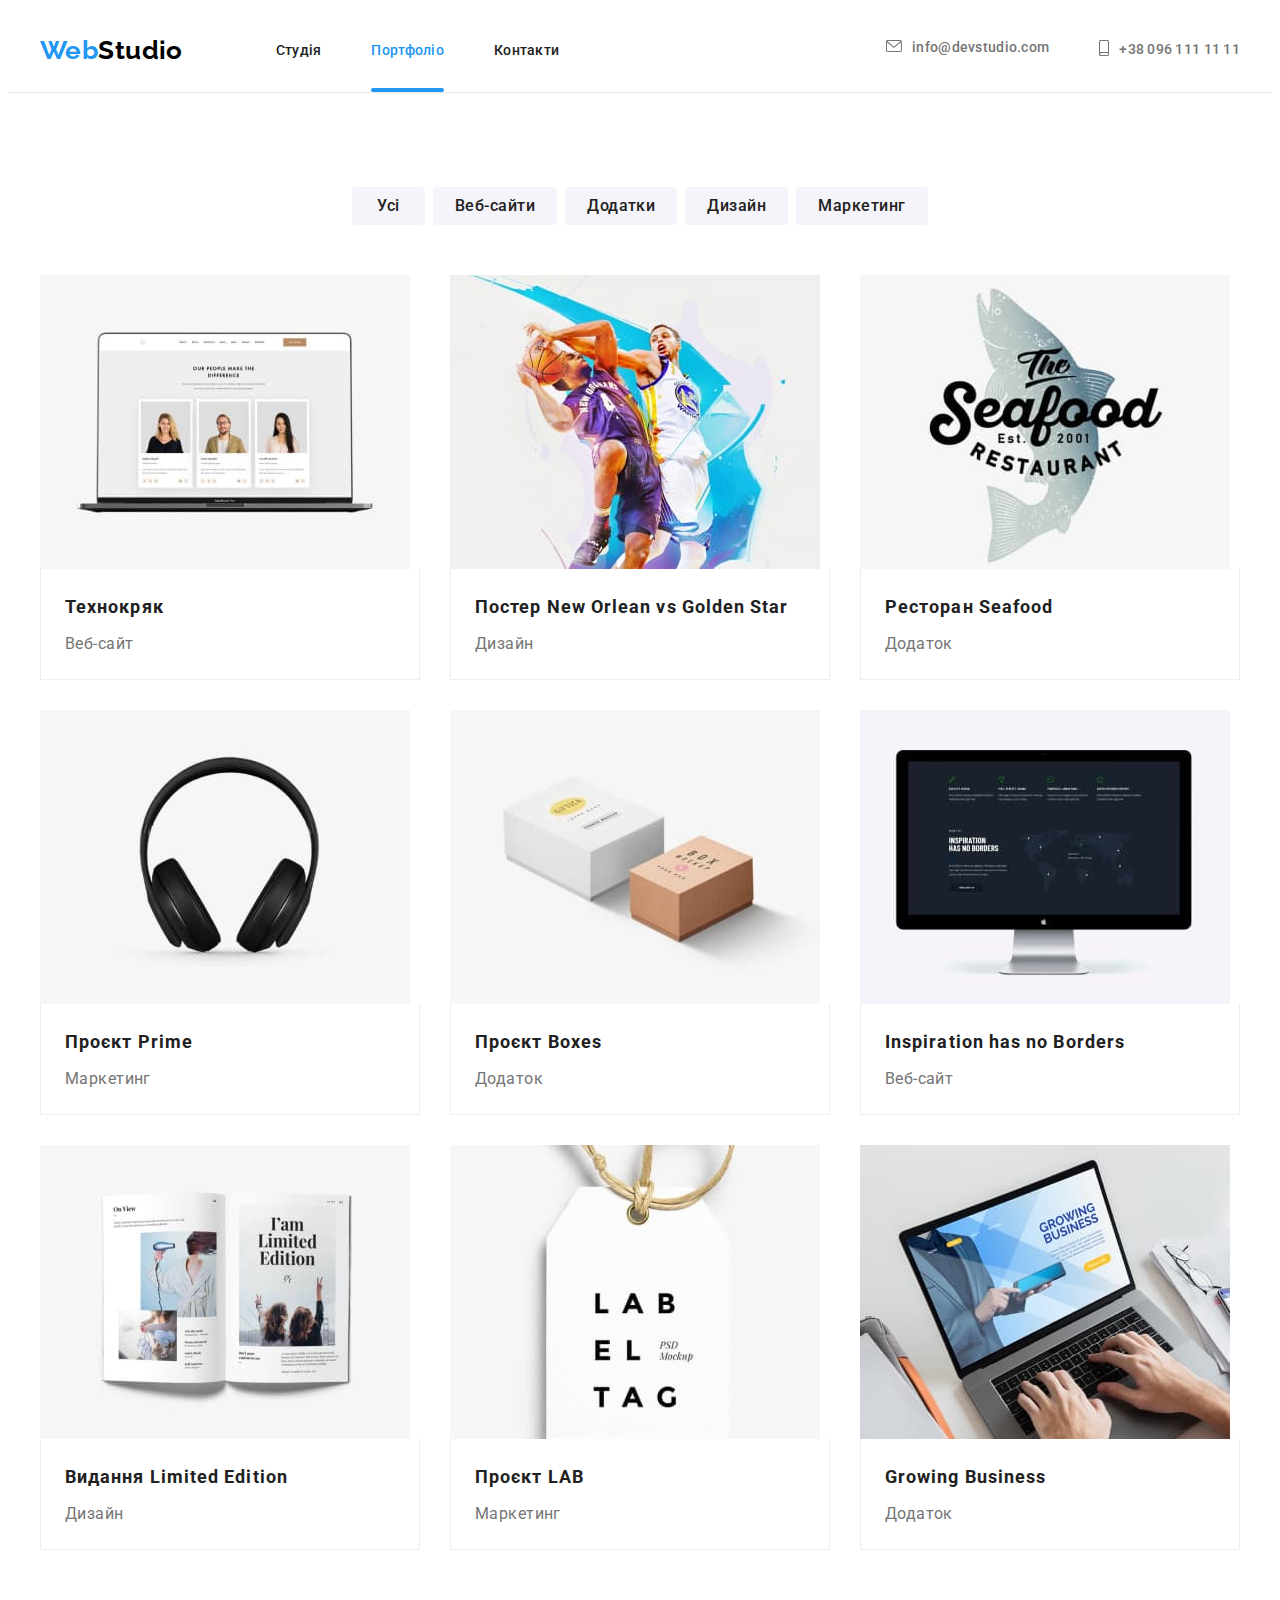
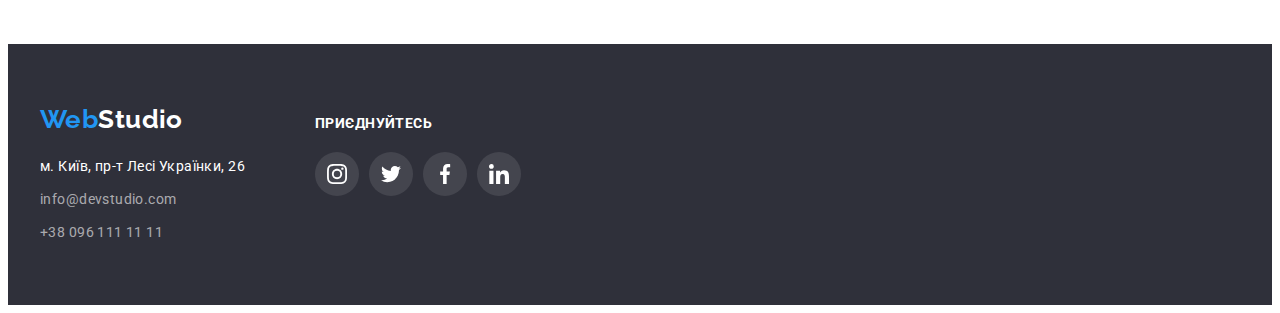
==== portfolio.html @ cb05fd88 "Initial commit" ====
<!DOCTYPE html>
<html lang="uk">
  <head>
    <meta charset="UTF-8" />
    <meta http-equiv="X-UA-Compatible" content="IE=edge" />
    <meta name="viewport" content="width=device-width, initial-scale=1.0" />
    <title>Портфоліо</title>
    <link rel="preconnect" href="https://fonts.googleapis.com" />
    <link rel="preconnect" href="https://fonts.gstatic.com" crossorigin />
    <link
      href="https://fonts.googleapis.com/css2?family=Raleway:wght@700&family=Roboto:wght@400;500;700;900&display=swap"
      rel="stylesheet"
    />
    <link
      rel="stylesheet"
      href="https://cdnjs.cloudflare.com/ajax/libs/modern-normalize/1.1.0/modern-normalize.min.css"
      integrity="sha512-wpPYUAdjBVSE4KJnH1VR1HeZfpl1ub8YT/NKx4PuQ5NmX2tKuGu6U/JRp5y+Y8XG2tV+wKQpNHVUX03MfMFn9Q=="
      crossorigin="anonymous"
      referrerpolicy="no-referrer"
    />
    <link rel="stylesheet" href="./css/styles.css" />
  </head>
  <body>
    <header class="header-line">
      <div class="container header-container">
        <nav class="header-nav">
          <a href="" lang="en" class="logo text"><span class="logo-color">Web</span>Studio</a>
          <ul class="list header-list">
            <li>
              <a href="./index.html" class="nav-list header-text text">Студія</a>
            </li>
            <li>
              <a href="./portfolio.html" class="nav-list header-text text nav-color">Портфоліо</a>
            </li>
            <li>
              <a href="" class="nav-list header-text text">Контакти</a>
            </li>
          </ul>
        </nav>
        <ul class="list header-list">
          <li>
            <a href="mailto:info@devstudio.com" class="header-link header-text text"
              ><p class="header-icon">
                <svg class="header-envelope" width="16" height="12">
                  <use href="./images/icons.svg#icon-envelope"></use>
                </svg>
              </p>
              info@devstudio.com</a
            >
          </li>
          <li>
            <a href="tel:+380961111111" class="header-link header-text text"
              ><p class="header-icon">
                <svg class="header-smartphone" width="10" height="16">
                  <use href="./images/icons.svg#icon-smartphone"></use>
                </svg>
              </p>
              +38 096 111 11 11</a
            >
          </li>
        </ul>
      </div>
    </header>
    <main>
      <section class="items">
        <div class="container">
          <h1 class="visually-hidden">Портфоліо</h1>
          <ul class="list container-btn">
            <li>
              <button type="button" class="items-btn size-btn">Усі</button>
            </li>
            <li class="btn-shadow">
              <button type="button" class="items-btn">Веб-сайти</button>
            </li>
            <li class="btn-shadow">
              <button type="button" class="items-btn">Додатки</button>
            </li>
            <li class="btn-shadow">
              <button type="button" class="items-btn">Дизайн</button>
            </li>
            <li class="btn-shadow">
              <button type="button" class="items-btn">Маркетинг</button>
            </li>
          </ul>
          <ul class="list list-container">
            <li class="list-gallery">
              <a href="" class="text items-shadow"
                ><div class="items-box-gallery">
                  <img
                    class="items-color"
                    src="./images/img-p1.jpg"
                    alt="Ноутбук з зображенням сайту"
                    width="370px"
                    height="294"
                  />
                  <p class="items-box-text">
                    Ресурс пропонує комплексні пропозиції з різним рівнем функціоналу та сервісів.
                    Все це дозволить відвідувачу отримати вичерпні відомості про компанію чи
                    приватну особу.
                  </p>
                </div>
                <div class="items-border">
                  <h2 class="items-title">Технокряк</h2>
                  <p class="items-text">Веб-сайт</p>
                </div>
              </a>
            </li>
            <li class="list-gallery">
              <a href="" class="text items-shadow"
                ><div class="items-box-gallery">
                  <img
                    src="./images/img-p2.jpg"
                    alt="Епізод гри у баскетбол"
                    width="370px"
                    height="294"
                  />
                  <p class="items-box-text">
                    Ресурс пропонує комплексні пропозиції з різним рівнем функціоналу та сервісів.
                    Все це дозволить відвідувачу отримати вичерпні відомості про компанію чи
                    приватну особу.
                  </p>
                </div>
                <div class="items-border">
                  <h2 class="items-title">
                    Постер <span lang="en">New Orlean vs Golden Star</span>
                  </h2>
                  <p class="items-text">Дизайн</p>
                </div>
              </a>
            </li>
            <li class="list-gallery">
              <a href="" class="text items-shadow"
                ><div class="items-box-gallery">
                  <img
                    src="./images/img-p3.jpg"
                    alt="Емблема ресторану"
                    width="370px"
                    height="294"
                  />
                  <p class="items-box-text">
                    Ресурс пропонує комплексні пропозиції з різним рівнем функціоналу та сервісів.
                    Все це дозволить відвідувачу отримати вичерпні відомості про компанію чи
                    приватну особу.
                  </p>
                </div>
                <div class="items-border">
                  <h2 class="items-title">Ресторан <span lang="en">Seafood</span></h2>
                  <p class="items-text">Додаток</p>
                </div></a
              >
            </li>
            <li class="list-gallery">
              <a href="" class="text items-shadow"
                ><div class="items-box-gallery">
                  <img src="./images/img-p4.jpg" alt="Навушники" width="370px" height="294" />
                  <p class="items-box-text">
                    Ресурс пропонує комплексні пропозиції з різним рівнем функціоналу та сервісів.
                    Все це дозволить відвідувачу отримати вичерпні відомості про компанію чи
                    приватну особу.
                  </p>
                </div>
                <div class="items-border">
                  <h2 class="items-title">Проєкт <span lang="en">Prime</span></h2>
                  <p class="items-text">Маркетинг</p>
                </div></a
              >
            </li>
            <li class="list-gallery">
              <a href="" class="text items-shadow"
                ><div class="items-box-gallery">
                  <img
                    src="./images/img-p5.jpg"
                    alt="Дві коробки на площині"
                    width="370px"
                    height="294"
                  />
                  <p class="items-box-text">
                    Ресурс пропонує комплексні пропозиції з різним рівнем функціоналу та сервісів.
                    Все це дозволить відвідувачу отримати вичерпні відомості про компанію чи
                    приватну особу.
                  </p>
                </div>
                <div class="items-border">
                  <h2 class="items-title">Проєкт <span lang="en">Boxes</span></h2>
                  <p class="items-text">Додаток</p>
                </div></a
              >
            </li>
            <li class="list-gallery">
              <a href="" class="text items-shadow"
                ><div class="items-box-gallery">
                  <img
                    src="./images/img-p6.jpg"
                    alt="сайт на екрані монітору"
                    width="370px"
                    height="294"
                  />
                  <p class="items-box-text">
                    Ресурс пропонує комплексні пропозиції з різним рівнем функціоналу та сервісів.
                    Все це дозволить відвідувачу отримати вичерпні відомості про компанію чи
                    приватну особу.
                  </p>
                </div>
                <div class="items-border">
                  <h2 class="items-title"><span lang="en">Inspiration has no Borders</span></h2>
                  <p class="items-text">Веб-сайт</p>
                </div></a
              >
            </li>
            <li class="list-gallery">
              <a href="" class="text items-shadow"
                ><div class="items-box-gallery">
                  <img
                    src="./images/img-p7.jpg"
                    alt="Відкритий журнал"
                    width="370px"
                    height="294"
                  />
                  <p class="items-box-text">
                    Ресурс пропонує комплексні пропозиції з різним рівнем функціоналу та сервісів.
                    Все це дозволить відвідувачу отримати вичерпні відомості про компанію чи
                    приватну особу.
                  </p>
                </div>
                <div class="items-border">
                  <h2 class="items-title">Видання <span lang="en">Limited Edition</span></h2>
                  <p class="items-text">Дизайн</p>
                </div></a
              >
            </li>
            <li class="list-gallery">
              <a href="" class="text items-shadow"
                ><div class="items-box-gallery">
                  <img src="./images/img-p8.jpg" alt="Бейдж" width="370px" height="294" />
                  <p class="items-box-text">
                    Ресурс пропонує комплексні пропозиції з різним рівнем функціоналу та сервісів.
                    Все це дозволить відвідувачу отримати вичерпні відомості про компанію чи
                    приватну особу.
                  </p>
                </div>
                <div class="items-border">
                  <h2 class="items-title">Проєкт <span lang="en">LAB</span></h2>
                  <p class="items-text">Маркетинг</p>
                </div></a
              >
            </li>
            <li class="list-gallery">
              <a href="" class="text items-shadow"
                ><div class="items-box-gallery">
                  <img
                    src="./images/img-p9.jpg"
                    alt="Людина працює за ноутбуком"
                    width="370px"
                    height="294"
                  />
                  <p class="items-box-text">
                    Ресурс пропонує комплексні пропозиції з різним рівнем функціоналу та сервісів.
                    Все це дозволить відвідувачу отримати вичерпні відомості про компанію чи
                    приватну особу.
                  </p>
                </div>
                <div class="items-border">
                  <h2 class="items-title"><span lang="en">Growing Business</span></h2>
                  <p class="items-text">Додаток</p>
                </div></a
              >
            </li>
          </ul>
        </div>
      </section>
    </main>
    <footer class="footer footer-container">
      <div class="container footer-area">
        <div class="footer-primary">
          <a href="" lang="en" class="logo text logo-footer-color"
            ><span class="logo-color">Web</span>Studio</a
          >
          <address class="list-distance">
            <ul class="list">
              <li class="footer-distance">
                <a
                  href="https://goo.gl/maps/CPtrU1FHBa2aNyZL9"
                  target="_blank"
                  rel="noopener noreferrer nofollow"
                  class="footer-adress footer-text text"
                  >м. Київ, пр-т Лесі Українки, 26</a
                >
              </li>
              <li class="footer-distance">
                <a href="mailto:info@devstudio.com" class="footer-link footer-text text"
                  >info@devstudio.com</a
                >
              </li>
              <li class="footer-distance">
                <a href="tel:+380961111111" class="footer-link footer-text text"
                  >+38 096 111 11 11</a
                >
              </li>
            </ul>
          </address>
        </div>
        <div class="footer-secondary">
          <p class="footer-title">приєднуйтесь</p>
          <ul class="footer-soc-item">
            <li class="list footer-soc-list">
              <a href="" class="footer-soc-link"
                ><svg class="footer-soc-icon" width="20" height="20">
                  <use href="./images/icons.svg#icon-instagram"></use></svg
              ></a>
            </li>
            <li class="list footer-soc-list">
              <a href="" class="footer-soc-link"
                ><svg class="footer-soc-icon" width="20" height="20">
                  <use href="./images/icons.svg#icon-twitter"></use></svg
              ></a>
            </li>
            <li class="list footer-soc-list">
              <a href="" class="footer-soc-link"
                ><svg class="footer-soc-icon" width="20" height="20">
                  <use href="./images/icons.svg#icon-facebook"></use></svg
              ></a>
            </li>
            <li class="list footer-soc-list">
              <a href="" class="footer-soc-link"
                ><svg class="footer-soc-icon" width="20" height="20">
                  <use href="./images/icons.svg#icon-linkedin"></use></svg
              ></a>
            </li>
          </ul>
        </div>
      </div>
    </footer>
  </body>
</html>
---- css/styles.css ----
:root {
  --primary-background-color: #ffffff;
  --secondary-background-color: #2f303a;
  --third-background-color: #f5f4fa;
  --fourth-background-color: #eeeeee;
  --fifth-background-color: #188ce8;
  --primary-text-color: #212121;
  --secondary-text-color: #757575;
  --third-text-color: #ffffff;
  --fourth-text-color: rgba(255, 255, 255, 0.6);
  --fifth-text-color: #000000;
  --primary-accent-color: #2196f3;
  --secondary-accent-color: #ffffff;
  --primary-border-color: #ececec;
  --secondaty-border-color: #eeeeee;
  --third-border-color: #afb1b8;
  --sixth-background-color: #c4c4c4;
  --seventh-background-color: rgba(255, 255, 255, 0.1);
  --eight-background-color: rgba(47, 48, 58, 0.8);
  --nine-background-color: rgba(33, 150, 243, 0.9);
  --primary-icon-color: #afb1b8;
  --secondary-icon-color: #ffffff;
}
body {
  background-color: var(--primary-background-color);
  color: var(--primary-text-color);
  font-family: roboto, sans-serif;
  font-size: 14px;
  letter-spacing: 0.03em;
}
h1,
h2,
h3,
h4,
h5,
h6,
p {
  margin: 0;
}
img {
  display: block;
  max-width: 100%;
  height: auto;
}
address {
  font-style: normal;
}
button {
  display: block;
  cursor: pointer;
  border: none;
  border-radius: 4px;
}
.section {
  padding-top: 94px;
  padding-bottom: 94px;
}
.container {
  margin: 0 auto;
  width: 1200px;
  padding: 0 15px;
}
.list {
  list-style: none;
  padding-left: 0;
  margin: 0;
}
.text {
  text-decoration: none;
}
ul,
ol {
  margin: 0;
  padding-left: 0;
}
.visually-hidden {
  position: absolute;
  width: 1px;
  height: 1px;
  margin: -1px;
  border: 0;
  padding: 0;
  white-space: nowrap;
  clip-path: inset(100%);
  clip: rect(0px, 0px, 0px, 0px);
  overflow: hidden;
}

/* Хедер */

.header-container {
  display: flex;
  align-items: center;
}
.header-line {
  border-bottom: 1px solid var(--primary-border-color);
}
.header-nav {
  display: flex;
  align-items: center;
  gap: 93px;
}
.header-list {
  display: flex;
  gap: 50px;
  margin-left: auto;
  padding-top: 32px;
  padding-bottom: 32px;
}
.header-icon {
  fill: currentColor;
  margin-right: 10px;
}
.logo {
  font-family: raleway, sans-serif;
  font-weight: 700;
  font-size: 26px;
  line-height: 1.19;
  color: var(--fifth-text-color);
}
.logo-color {
  color: var(--primary-accent-color);
}
.header-text {
  font-weight: 500;
  line-height: 1.14;
  letter-spacing: 0.02em;
}
.nav-list {
  color: var(--primary-text-color);
  transition-property: color;
  transition-duration: 250ms;
  transition-timing-function: cubic-bezier(0.4, 0, 0.2, 1);
  padding-top: 32px;
  padding-bottom: 32px;
}
.nav-list:hover,
.nav-list:focus {
  color: var(--primary-accent-color);
}
.nav-color {
  color: var(--primary-accent-color);
  position: relative;
}
.nav-color::after {
  content: '';
  position: absolute;

  bottom: -2px;
  background-color: var(--primary-accent-color);
  border-radius: 2px;
  display: block;
  width: 100%;
  height: 4px;
}
.header-link {
  color: var(--secondary-text-color);
  display: flex;
  align-items: center;
  transition-property: color;
  transition-duration: 250ms;
  transition-timing-function: cubic-bezier(0.4, 0, 0.2, 1);
}
.header-link:hover,
.header-link:focus {
  color: var(--primary-accent-color);
}

/* Мейн студія */

.hero {
  background-color: var(--secondary-background-color);
  padding: 200px 0;
}
.overlay-hero {
  background-image: linear-gradient(rgba(47, 48, 58, 0.4), rgba(47, 48, 58, 0.4)),
    url(../images/overlay.jpg);
  background-color: var(--sixth-background-color);
  max-width: 1600px;
  height: 600px;
  margin-left: auto;
  margin-right: auto;
  background-position: center;
  background-repeat: no-repeat;
  background-size: cover;
}
.hero-title {
  color: var(--third-text-color);
  font-weight: 900;
  font-size: 44px;
  line-height: 1.36;
  letter-spacing: 0.06em;
  text-align: center;
  text-transform: uppercase;
  width: 696px;
  margin: 0 auto 30px;
}
.hero-button {
  color: var(--third-text-color);
  background-color: var(--primary-accent-color);
  font-family: inherit;
  font-weight: 700;
  font-size: 16px;
  line-height: 1.87;
  align-items: center;
  text-align: center;
  letter-spacing: 0.06em;
  padding: 10px 32px;
  min-width: 216px;
  margin: 0 auto;
  transition-property: background-color, box-shadow;
  transition-duration: 250ms;
  transition-timing-function: cubic-bezier(0.4, 0, 0.2, 1);
}
.hero-button:hover,
.hero-button:focus {
  background-color: var(--fifth-background-color);
  box-shadow: 0px 4px 4px rgba(0, 0, 0, 0.15);
}
.backdrop {
  position: fixed;
  top: 0;
  opacity: 1;
  width: 100%;
  height: 100%;
  visibility: visible;
  background-color: rgba(0, 0, 0, 0.2);
  transition-property: opacity, visibility;
  transition-duration: 250ms;
  transition-timing-function: cubic-bezier(0.4, 0, 0.2, 1);
}
.backdrop.is-hidden {
  visibility: hidden;
  pointer-events: none;
  opacity: 0;
}
.backdrop.is-hidden .modal {
  transform: translate(-50%, -50%) rotate(-180deg) scale(0);
  opacity: 0;
}
.modal {
  position: absolute;
  top: 50%;
  left: 50%;
  transform: translate(-50%, -50%) rotate(0) scale(100%);
  opacity: 1;
  width: 528px;
  height: 581px;
  background-color: var(--primary-background-color);
  box-shadow: 0px 1px 3px rgba(0, 0, 0, 0.12), 0px 1px 1px rgba(0, 0, 0, 0.14),
    0px 2px 1px rgba(0, 0, 0, 0.2);
  border-radius: 4px;
  transition-property: transform, opacity, visibility;
  transition-duration: 650ms;
  transition-timing-function: cubic-bezier(0.4, 0, 0.2, 1);
}
.modal-close {
  position: absolute;
  right: 8px;
  top: 8px;
  width: 30px;
  height: 30px;
  background-color: transparent;
  border: 1px solid rgba(0, 0, 0, 0.1);
  border-radius: 50%;
  display: flex;
  align-items: center;
  justify-content: center;
}
.features {
  padding-top: 94px;
  padding-bottom: 94px;
}
.features-title {
  line-height: 1.14;
  text-transform: uppercase;
  max-width: 270px;
  margin-bottom: 10px;
  font-size: 14px;
}
.features-list {
  display: flex;
  gap: 30px;
}
.list-icon {
  display: flex;
  width: 270px;
  height: 120px;
  justify-content: center;
  align-items: center;
  background-color: var(--third-background-color);
  margin-bottom: 30px;
}
.features-text {
  line-height: 1.71;
  color: var(--secondary-text-color);
  max-width: 270px;
}
.headline {
  font-size: 36px;
  line-height: 1.17;
  text-align: center;
  margin-bottom: 50px;
}
.headline-area {
  padding-top: 0;
  padding-bottom: 94px;
}
.headline-list {
  display: flex;
  gap: 30px;
}
.headline-bottom {
  position: relative;
}
.headline-bottom-title {
  position: absolute;
  bottom: 0;
  display: flex;
  align-items: center;
  justify-content: center;
  width: 100%;
  height: 70px;
  font-weight: 700;
  line-height: 1.14;
  text-align: center;
  text-transform: uppercase;
  color: var(--third-text-color);
  background-color: var(--eight-background-color);
}
.box {
  background-color: var(--third-background-color);
  padding-top: 94px;
  padding-bottom: 94px;
}
.box-list {
  display: flex;
  gap: 30px;
}
.box-pic {
  background-color: var(--primary-background-color);
  border-radius: 0px 0px 4px 4px;
  box-shadow: 0px 1px 3px rgba(0, 0, 0, 0.12), 0px 1px 1px rgba(0, 0, 0, 0.14),
    0px 2px 1px rgba(0, 0, 0, 0.2);
}
.box-area {
  padding-top: 30px;
  padding-bottom: 30px;
}
.box-title {
  font-weight: 500;
  font-size: 16px;
  line-height: 1.19;
  text-align: center;
  margin-bottom: 10px;
}
.box-text {
  font-size: 16px;
  line-height: 1.19;
  text-align: center;
  color: var(--secondary-text-color);
  margin-bottom: 16px;
}
.box-soc-item {
  display: flex;
  justify-content: center;
  gap: 10px;
}
.box-soc-list {
  width: 44px;
  height: 44px;
}
.box-soc-link {
  width: 100%;
  height: 100%;
  border-radius: 50%;
  display: flex;
  justify-content: center;
  align-items: center;
  color: var(--primary-icon-color);
  transition-property: background-color, color;
  transition-duration: 250ms;
  transition-timing-function: cubic-bezier(0.4, 0, 0.2, 1);
}
.box-soc-icon {
  fill: currentColor;
}
.box-soc-link:hover,
.box-soc-link:focus {
  color: var(--secondary-accent-color);
  background-color: var(--primary-accent-color);
}
.clients {
  padding-top: 94px;
  padding-bottom: 94px;
}
.clints-title {
  font-size: 36px;
  font-weight: 700;
  line-height: 1.17;
  text-align: center;
  margin-bottom: 50px;
}
.clients-list {
  display: flex;
  gap: 30px;
}
.clients-item {
  width: calc((100% - 150px) / 6);
  height: 92px;
}
.clients-link {
  width: 100%;
  height: 100%;
  border: 1px solid var(--third-border-color);
  border-radius: 4px;
  display: flex;
  justify-content: center;
  align-items: center;
  color: var(--primary-icon-color);
  transition-property: border, color;
  transition-duration: 250ms;
  transition-timing-function: cubic-bezier(0.4, 0, 0.2, 1);
}
.clients-icon {
  fill: currentColor;
}
.clients-link:hover,
.clients-link:focus {
  border: 1px solid var(--primary-accent-color);
  color: var(--primary-accent-color);
}
/* Мейн портфоліо */

.items {
  padding-top: 94px;
  padding-bottom: 94px;
}
.items-btn {
  color: var(--primary-text-color);
  background-color: var(--third-background-color);
  font-family: Roboto, sans-serif;
  cursor: pointer;
  font-style: normal;
  font-weight: 500;
  font-size: 16px;
  line-height: 1.62;
  text-align: center;
  letter-spacing: 0.03em;
  padding: 6px 22px;
  transition-property: color, background-color, box-shadow;
  transition-duration: 250ms;
  transition-timing-function: cubic-bezier(0.4, 0, 0.2, 1);
}
.size-btn {
  padding: 6px 25px;
}
.items-btn:hover,
.items-btn:focus {
  color: var(--third-text-color);
  background-color: var(--primary-accent-color);
  box-shadow: 0px 3px 1px rgba(0, 0, 0, 0.1), 0px 1px 2px rgba(0, 0, 0, 0.08),
    0px 2px 2px rgba(0, 0, 0, 0.12);
}
.items-shadow {
  display: block;
  transition-property: box-shadow;
  transition-duration: 250ms;
  transition-timing-function: cubic-bezier(0.4, 0, 0.2, 1);
}
.items-shadow:hover,
.items-shadow:focus {
  box-shadow: 0px 1px 1px rgba(0, 0, 0, 0.12), 0px 4px 4px rgba(0, 0, 0, 0.06),
    1px 4px 6px rgba(0, 0, 0, 0.16);
}
.items-shadow:hover .items-box-text,
.items-shadow:focus .items-box-text {
  transform: translateY(0);
}
.container-btn {
  display: flex;
  justify-content: center;
  gap: 8px;
  margin-bottom: 50px;
}
.list-container {
  display: flex;
  flex-wrap: wrap;
  gap: 30px;
}
.list-gallery {
  width: calc((100% - 60px) / 3);
}
.items-border {
  border-left: 1px solid var(--secondaty-border-color);
  border-right: 1px solid var(--secondaty-border-color);
  border-bottom: 1px solid var(--secondaty-border-color);
  padding: 20px 24px;
}
.items-title {
  font-size: 18px;
  line-height: 2;
  letter-spacing: 0.06em;
  color: var(--primary-text-color);
}
.items-text {
  font-size: 16px;
  line-height: 1.88;
  color: var(--secondary-text-color);
  margin-top: 4px;
}
.items-box-gallery {
  position: relative;
  overflow: hidden;
}
.items-box-text {
  position: absolute;
  top: 0;
  height: 100%;
  padding: 63px 24px;
  font-weight: 400;
  font-size: 18px;
  line-height: 1.55;
  color: var(--third-text-color);
  background-color: var(--nine-background-color);
  transform: translateY(100%);
  transition-property: transform;
  transition-duration: 250ms;
  transition-timing-function: cubic-bezier(0.4, 0, 0.2, 1);
}
/* Футер */

.footer {
  background-color: var(--secondary-background-color);
}
.footer-container {
  padding-top: 60px;
  padding-bottom: 60px;
}
.logo-footer-color {
  color: var(--third-text-color);
}
.list-distance {
  margin-top: 20px;
}
.footer-distance {
  margin-bottom: 9px;
}
.footer-distance:last-child {
  margin-bottom: 0;
}
.footer-adress {
  color: var(--third-text-color);
  transition-property: color;
  transition-duration: 250ms;
  transition-timing-function: cubic-bezier(0.4, 0, 0.2, 1);
}
.footer-adress:hover,
.footer-adress:focus {
  color: var(--primary-accent-color);
}
.footer-link {
  color: var(--fourth-text-color);
  transition-property: color;
  transition-duration: 250ms;
  transition-timing-function: cubic-bezier(0.4, 0, 0.2, 1);
}
.footer-link:hover,
.footer-link:focus {
  color: var(--primary-accent-color);
}
.footer-text {
  font-style: normal;
  font-weight: 400;
  line-height: 1.71;
}
.footer-area {
  display: flex;
  align-items: baseline;
}
.footer-secondary {
  margin-left: 70px;
}
.footer-title {
  text-transform: uppercase;
  font-weight: 700;
  color: var(--third-text-color);
  line-height: 1.14;
  margin-bottom: 20px;
}
.footer-soc-item {
  display: flex;
  justify-content: center;
  gap: 10px;
}
.footer-soc-list {
  width: 44px;
  height: 44px;
}
.footer-soc-link {
  width: 100%;
  height: 100%;
  border-radius: 50%;
  display: flex;
  justify-content: center;
  align-items: center;
  color: var(--secondary-icon-color);
  background-color: var(--seventh-background-color);
  transition-property: background-color;
  transition-duration: 250ms;
  transition-timing-function: cubic-bezier(0.4, 0, 0.2, 1);
}
.footer-soc-icon {
  fill: currentColor;
}
.footer-soc-link:hover,
.footer-soc-link:focus {
  color: var(--secondary-accent-color);
  background-color: var(--primary-accent-color);
}
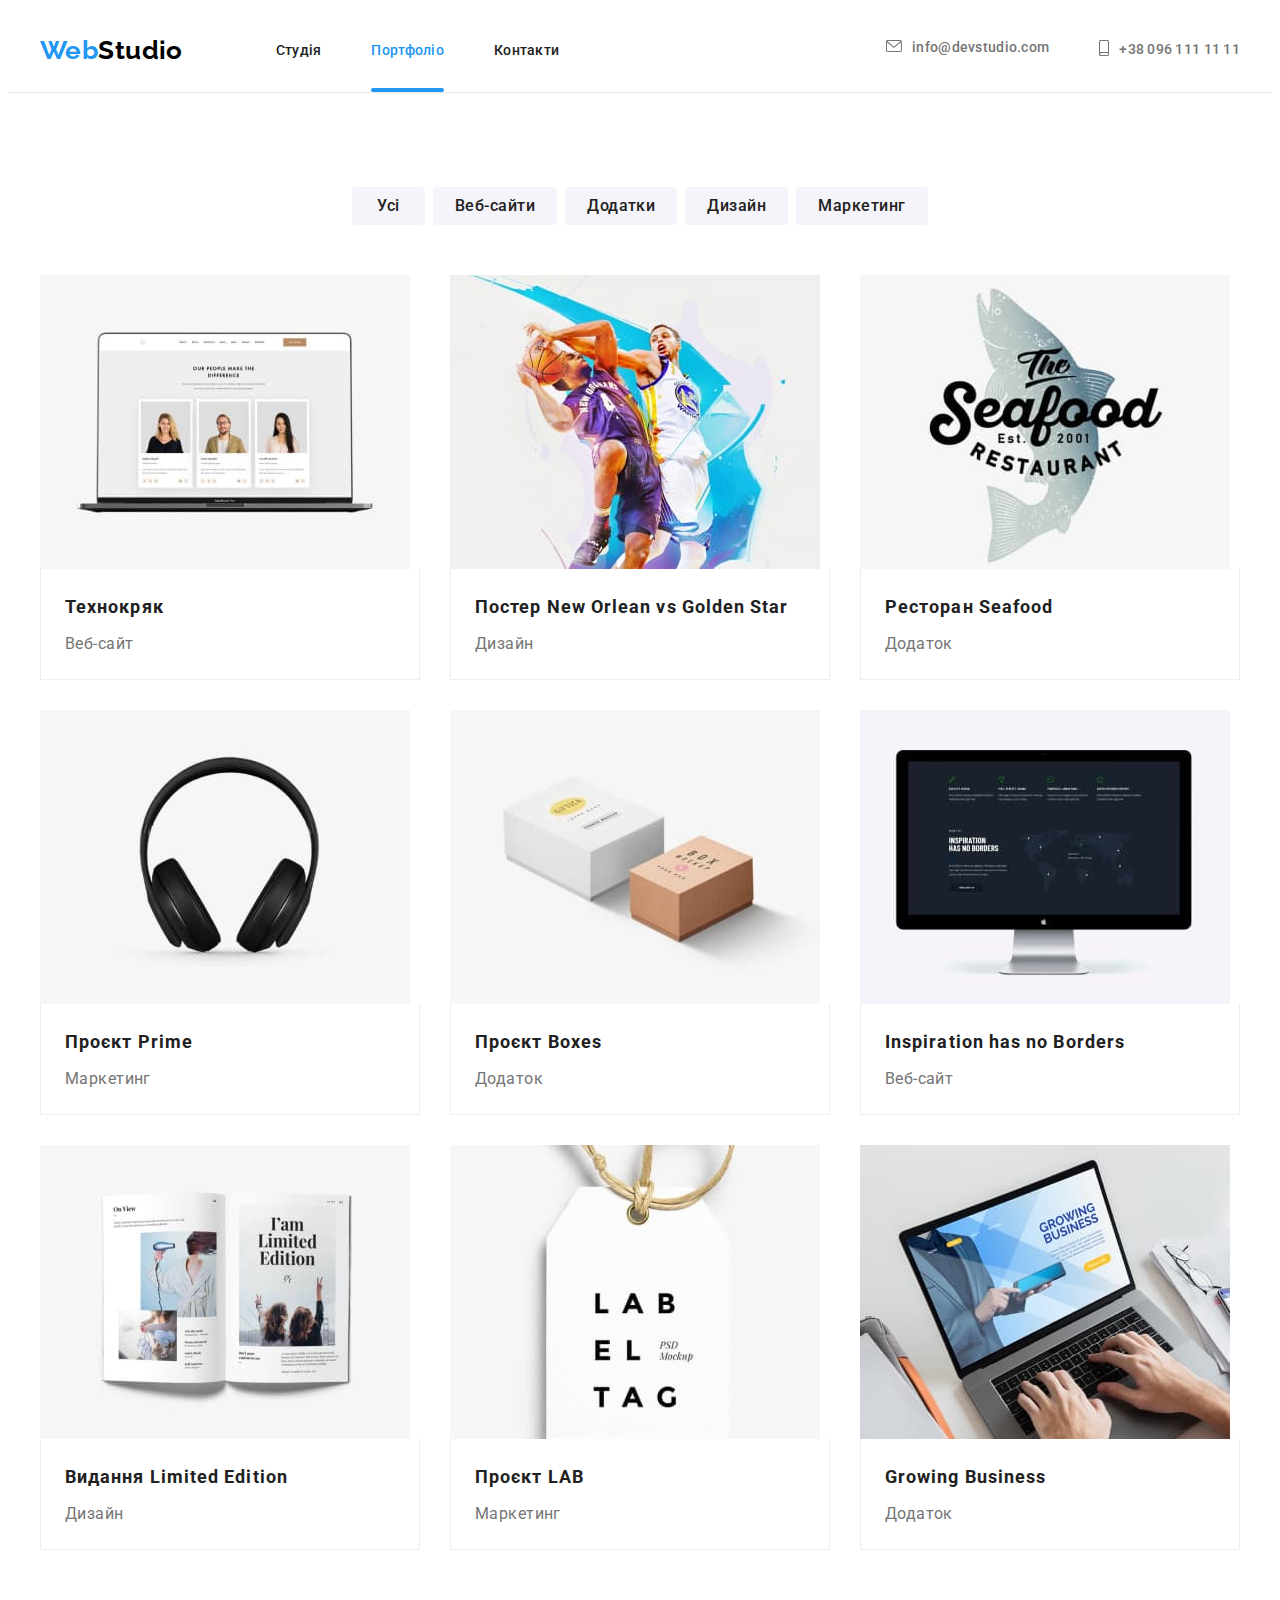
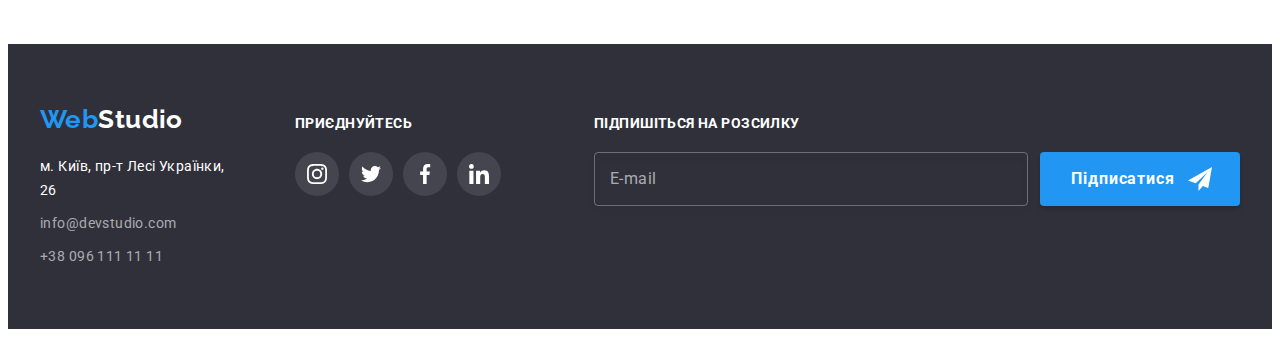
==== commit 78ff109b: "Завантаження 1" ====
--- a/portfolio.html
+++ b/portfolio.html
@@ -328,6 +328,19 @@
             </li>
           </ul>
         </div>
+        <form name="small-form" class="send-footer" autocomplete="off">
+          <p class="small-footer-title">Підпишіться на розсилку</p>
+          <div class="footer-email-field">
+            <label for="mail-label" class="footer-form-label">E-mail</label>
+            <input type="email" id="mail-label" name="footer-mail" class="footer-form-input" />
+            <button type="submit" class="footer-button-send">
+              Підписатися<span
+                ><svg class="footer-icon-btn" width="24" height="24">
+                  <use href="./images/icons.svg#icon-icon-send"></use></svg
+              ></span>
+            </button>
+          </div>
+        </form>
       </div>
     </footer>
   </body>
--- a/css/styles.css
+++ b/css/styles.css
@@ -20,6 +20,8 @@
   --nine-background-color: rgba(33, 150, 243, 0.9);
   --primary-icon-color: #afb1b8;
   --secondary-icon-color: #ffffff;
+  --fouth-border-color: rgba(33, 33, 33, 0.2);
+  --sixth-text-color: rgba(117, 117, 117, 0.5);
 }
 body {
   background-color: var(--primary-background-color);
@@ -239,6 +241,7 @@
   opacity: 0;
 }
 .modal {
+  padding: 40px;
   position: absolute;
   top: 50%;
   left: 50%;
@@ -254,7 +257,7 @@
   transition-duration: 650ms;
   transition-timing-function: cubic-bezier(0.4, 0, 0.2, 1);
 }
-.modal-close {
+.modal-close-button {
   position: absolute;
   right: 8px;
   top: 8px;
@@ -266,6 +269,178 @@
   display: flex;
   align-items: center;
   justify-content: center;
+  transition-property: color;
+  transition-duration: 250ms;
+  transition-timing-function: cubic-bezier(0.4, 0, 0.2, 1);
+}
+.modal-close-button:hover,
+.modal-close-button:focus {
+  color: var(--primary-accent-color);
+  border: 1px solid rgba(0, 0, 0, 0.1);
+  outline: none;
+}
+.modal-close-icon {
+  fill: currentColor;
+}
+.form-title {
+  margin-bottom: 12px;
+  font-weight: 700;
+  font-size: 20px;
+  line-height: 1.15;
+  text-align: center;
+  letter-spacing: 0.03em;
+}
+.user-label {
+  font-weight: 400;
+  font-size: 12px;
+  line-height: 1.16;
+  letter-spacing: 0.01em;
+  margin-bottom: 4px;
+  color: var(--secondary-text-color);
+}
+.user-data {
+  display: flex;
+  flex-direction: column;
+  margin-bottom: 10px;
+  position: relative;
+}
+.user-input {
+  width: 100%;
+  height: 40px;
+  border-radius: 4px;
+  border: 1px solid var(--fouth-border-color);
+  padding-left: 42px;
+  font-size: 16px;
+  align-items: center;
+  transition-property: border, color;
+  transition-duration: 250ms;
+  transition-timing-function: cubic-bezier(0.4, 0, 0.2, 1);
+}
+.user-input:focus {
+  border: 1px solid var(--primary-accent-color);
+  outline: none;
+}
+.user-input:focus + .icon-username {
+  color: var(--primary-accent-color);
+}
+.icon-username {
+  transition-property: color;
+  transition-duration: 250ms;
+  transition-timing-function: cubic-bezier(0.4, 0, 0.2, 1);
+}
+.area-data {
+  display: flex;
+  flex-direction: column;
+  margin-bottom: 20px;
+}
+.area-data textarea::placeholder {
+  font-weight: 400;
+  font-size: 12px;
+  line-height: 1.16;
+  letter-spacing: 0.01em;
+  color: var(--sixth-text-color);
+}
+.user-comment {
+  width: 100%;
+  height: 120px;
+  border-radius: 4px;
+  border: 1px solid var(--fouth-border-color);
+  resize: none;
+  padding: 12px 16px;
+  transition-property: border;
+  transition-duration: 250ms;
+  transition-timing-function: cubic-bezier(0.4, 0, 0.2, 1);
+}
+.user-comment:focus {
+  border: 1px solid var(--primary-accent-color);
+  outline: none;
+}
+.user-agreement {
+  display: flex;
+  align-items: center;
+  justify-content: center;
+}
+.checkbox-agree {
+  width: 16px;
+  height: 15px;
+  border-radius: 4px;
+  border: 1px solid var(--fouth-border-color);
+
+  position: absolute;
+  width: 1px;
+  height: 1px;
+  margin: -1px;
+  border: 0;
+  padding: 0;
+  white-space: nowrap;
+  clip-path: inset(100%);
+  clip: rect(0px, 0px, 0px, 0px);
+  overflow: hidden;
+}
+.agreement-label {
+  font-weight: 400;
+  line-height: 1.71;
+  color: var(--secondary-text-color);
+  display: flex;
+  align-items: center;
+}
+.check-icon-off {
+  display: block;
+  align-items: center;
+  margin-right: 8.38px;
+  transition-property: border;
+  transition-duration: 250ms;
+  transition-timing-function: cubic-bezier(0.4, 0, 0.2, 1);
+}
+.check-icon-on {
+  align-items: center;
+  margin-right: 8.38px;
+  display: none;
+}
+
+.checkbox-agree:checked + label .check-icon-off {
+  display: none;
+}
+.checkbox-agree:checked ~ label .check-icon-on {
+  display: block;
+}
+.checkbox-agree:focus + label .check-icon-off {
+  border: 2px solid var(--primary-accent-color);
+}
+.contract {
+  color: var(--primary-accent-color);
+  text-decoration: underline;
+  margin-left: 4px;
+}
+.modal-icon {
+  position: absolute;
+  left: 12px;
+  top: 29px;
+  fill: currentColor;
+}
+.button-send {
+  min-width: 200px;
+  padding: 10px 52px;
+  color: var(--third-text-color);
+  background-color: var(--primary-accent-color);
+  font-family: inherit;
+  font-weight: 700;
+  font-size: 16px;
+  line-height: 1.87;
+  box-shadow: 0px 4px 4px rgba(0, 0, 0, 0.15);
+  border-radius: 4px;
+  letter-spacing: 0.06em;
+  margin-left: auto;
+  margin-right: auto;
+  margin-top: 30px;
+  outline: none;
+  transition-property: background-color, box-shadow;
+  transition-duration: 250ms;
+  transition-timing-function: cubic-bezier(0.4, 0, 0.2, 1);
+}
+.button-send:hover,
+.button-send:focus {
+  background-color: var(--fifth-background-color);
 }
 .features {
   padding-top: 94px;
@@ -618,3 +793,76 @@
   color: var(--secondary-accent-color);
   background-color: var(--primary-accent-color);
 }
+.small-footer-title {
+  font-weight: 700;
+  line-height: 1.14;
+  text-transform: uppercase;
+  color: var(--third-text-color);
+  margin-bottom: 20px;
+  margin-left: 93px;
+}
+.footer-form-label {
+  font-weight: 400;
+  font-size: 16px;
+  line-height: 1.25;
+  color: var(--fourth-text-color);
+  position: absolute;
+  top: 50%;
+  left: 16px;
+  transform: translate(0, -50%);
+}
+.footer-form-input {
+  width: 358px;
+  height: 50px;
+  outline: none;
+  background-color: transparent;
+  border: 1px solid rgba(255, 255, 255, 0.3);
+  filter: drop-shadow(0px 4px 4px rgba(0, 0, 0, 0.15));
+  border-radius: 4px;
+  padding-left: 72px;
+  color: #ffffff;
+  transition-property: border;
+  transition-duration: 250ms;
+  transition-timing-function: cubic-bezier(0.4, 0, 0.2, 1);
+}
+.footer-form-input:focus {
+  border: 1px solid var(--primary-accent-color);
+}
+.footer-email-field {
+  position: relative;
+  margin-left: 93px;
+  display: flex;
+}
+.footer-button-send {
+  min-width: 200px;
+  padding: 10px 62px 10px 28px;
+  color: var(--third-text-color);
+  background-color: var(--primary-accent-color);
+  font-family: inherit;
+  font-weight: 700;
+  font-size: 16px;
+  line-height: 1.87;
+  box-shadow: 0px 4px 4px rgba(0, 0, 0, 0.15);
+  border-radius: 4px;
+  letter-spacing: 0.06em;
+  margin-left: auto;
+  margin-right: auto;
+  margin-left: 12px;
+  transition-property: background-color, border;
+  transition-duration: 250ms;
+  transition-timing-function: cubic-bezier(0.4, 0, 0.2, 1);
+}
+.footer-button-send:hover,
+.footer-button-send:focus {
+  background-color: var(--fifth-background-color);
+}
+.footer-button-send:focus {
+  border: 1px solid var(--secondary-accent-color);
+  outline: none;
+}
+.footer-icon-btn {
+  position: absolute;
+  top: 50%;
+  right: 28px;
+  transform: translate(0, -50%);
+}
